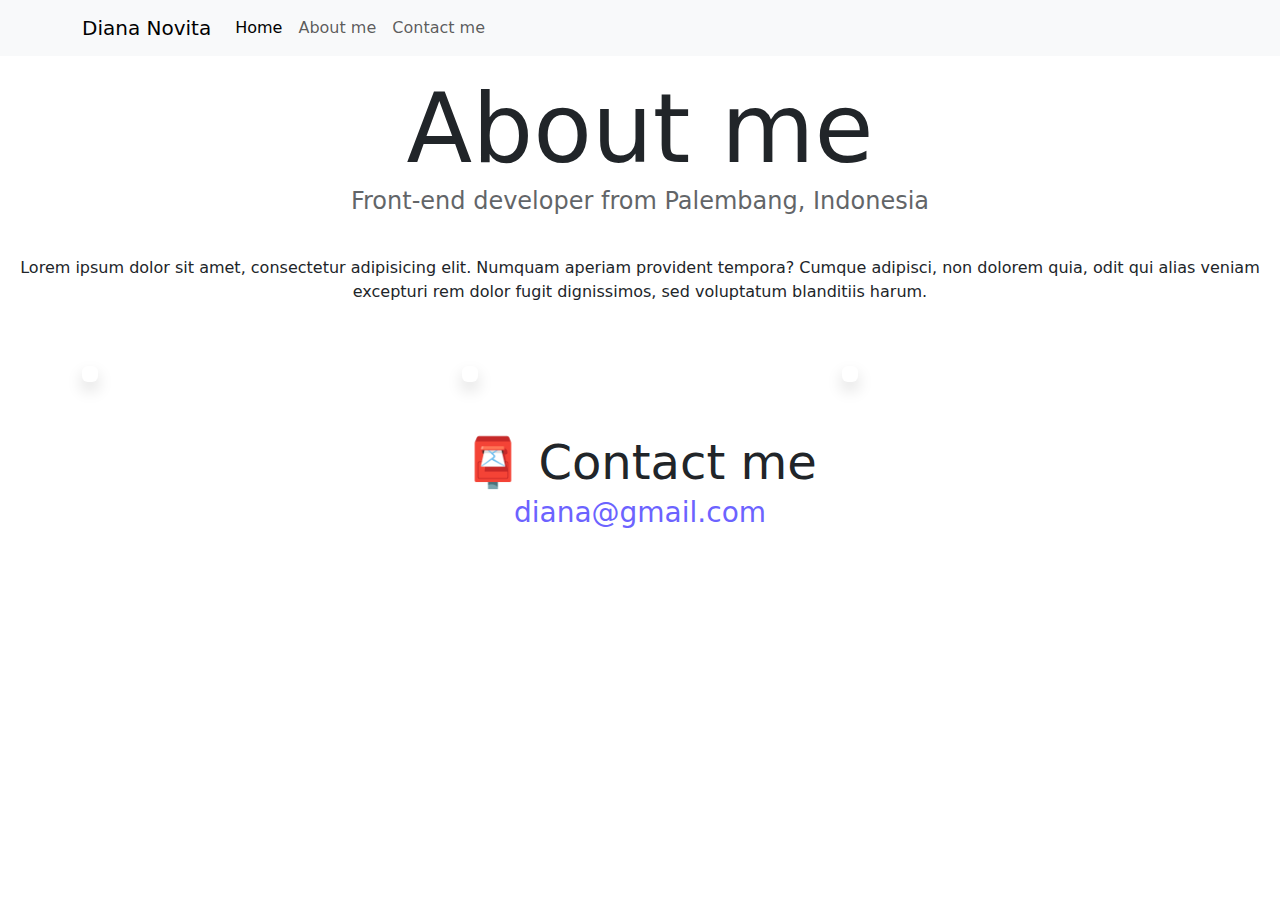
==== about.html @ 0711f1bb "add file" ====
<!DOCTYPE html>
<html lang="en">

<head>
  <meta charset="UTF-8" />
  <meta http-equiv="X-UA-Compatible" content="IE=edge" />
  <meta name="viewport" content="width=device-width, initial-scale=1.0" />
  <script src="https://cdn.jsdelivr.net/npm/bootstrap@5.3.3/dist/js/bootstrap.bundle.min.js"
    integrity="sha384-YvpcrYf0tY3lHB60NNkmXc5s9fDVZLESaAA55NDzOxhy9GkcIdslK1eN7N6jIeHz"
    crossorigin="anonymous"></script>
  <link href="https://cdn.jsdelivr.net/npm/bootstrap@5.3.3/dist/css/bootstrap.min.css" rel="stylesheet"
    integrity="sha384-QWTKZyjpPEjISv5WaRU9OFeRpok6YctnYmDr5pNlyT2bRjXh0JMhjY6hW+ALEwIH" crossorigin="anonymous">
  <title>About Diana Novita</title>
  <link rel="stylesheet" href="style.css" />
</head>

<body>
  <nav class="navbar navbar-expand-lg bg-body-tertiary fixed-top">
    <div class="container">
      <a class="navbar-brand" href="#">Diana Novita</a>
      <button class="navbar-toggler" type="button" data-bs-toggle="collapse" data-bs-target="#navbarNavAltMarkup"
        aria-controls="navbarNavAltMarkup" aria-expanded="false" aria-label="Toggle navigation">
        <span class="navbar-toggler-icon"></span>
      </button>
      <div class="collapse navbar-collapse" id="navbarNavAltMarkup">
        <div class="navbar-nav">
          <a class="nav-link active" aria-current="page" href="index.html">Home</a>
          <a class="nav-link" href="about.html">About me</a>
          <a class="nav-link" href="about.html#contact">Contact me</a>
        </div>
      </div>
    </div>
  </nav>
  <a href="index.html" class="homepage-link">Back to homepage</a>
  <h1 class="mt-5">About me</h1>
  <h3>Front-end developer from Palembang, Indonesia</h3>
  <div class="about-paragraphs">
    <p class="text-center">
      Lorem ipsum dolor sit amet, consectetur adipisicing elit. Numquam
      aperiam provident tempora? Cumque adipisci, non dolorem quia, odit qui
      alias veniam excepturi rem dolor fugit dignissimos, sed voluptatum
      blanditiis harum.
    </p>
  </div>
  <div class="container mt-5">
    <div class="row">
      <div class="col-sm-4">
        <img src="images/yoga.png" alt="" class="img-fluid rounded p-2 shadow">
      </div>
      <div class="col-sm-4">
        <img src="images/weather.png" alt="" class="img-fluid rounded p-2 shadow">
      </div>
      <div class="col-sm-4">
        <img src="images/yogurt.png" alt="" class="img-fluid rounded p-2 shadow">
      </div>
    </div>
    <div id="contact" class="mt-5">
      <h2>📮 Contact me</h2>
      <a href="mailto:diana@gmail.com" class="email-link">diana@gmail.com</a>
    </div>
</body>

</html>
---- style.css ----
:root {
  --primary-color: #6c63ff;
  --secondary-color: #f5f2fe;
  --box-shadow: 0 5px 10px rgba(0, 0, 0, 0.3);
}

body {
  margin: 0 auto;
}

h1,
h2,
h3 {
  text-align: center;
  margin: 0;
}

h1 {
  font-size: 96px;
}

h2 {
  font-size: 48px;
}

h3 {
  font-size: 24px;
  opacity: 0.7;
}

.navigation-links {
  display: flex;
  margin-top: 40px;
  justify-content: center;
}

.navigation-links a {
  margin: 20px;
  border-radius: 4px;
  padding: 20px 15px;
  text-decoration: none;
  text-transform: capitalize;
}

.contact-link {
  background: var(--primary-color);
  box-shadow: var(--box-shadow);
  color: white;
}

.about-link {
  color: var(--primary-color);
  border: 1px solid var(--primary-color);
}

.homepage-link {
  color: var(--primary-color);
  text-align: center;
  display: block;
}

.about-paragraphs {
  display: flex;
  margin: 30px 0;
}

.about-paragraphs p {
  margin: 10px;
}

.email-link {
  display: flex;
  justify-content: center;
  color: var(--primary-color);
  font-size: 28px;
  text-decoration: none;
}

.email-link:hover {
  text-decoration: underline;
}

.primary-link {
  border-radius: 4px;
  padding: 20px 15px;
  text-decoration: none;
  text-transform: capitalize;
  background: var(--primary-color);
  box-shadow: var(--box-shadow);
  color: white;
}

img {
  width: 800px;
}

a:hover {
  color: blue;
}
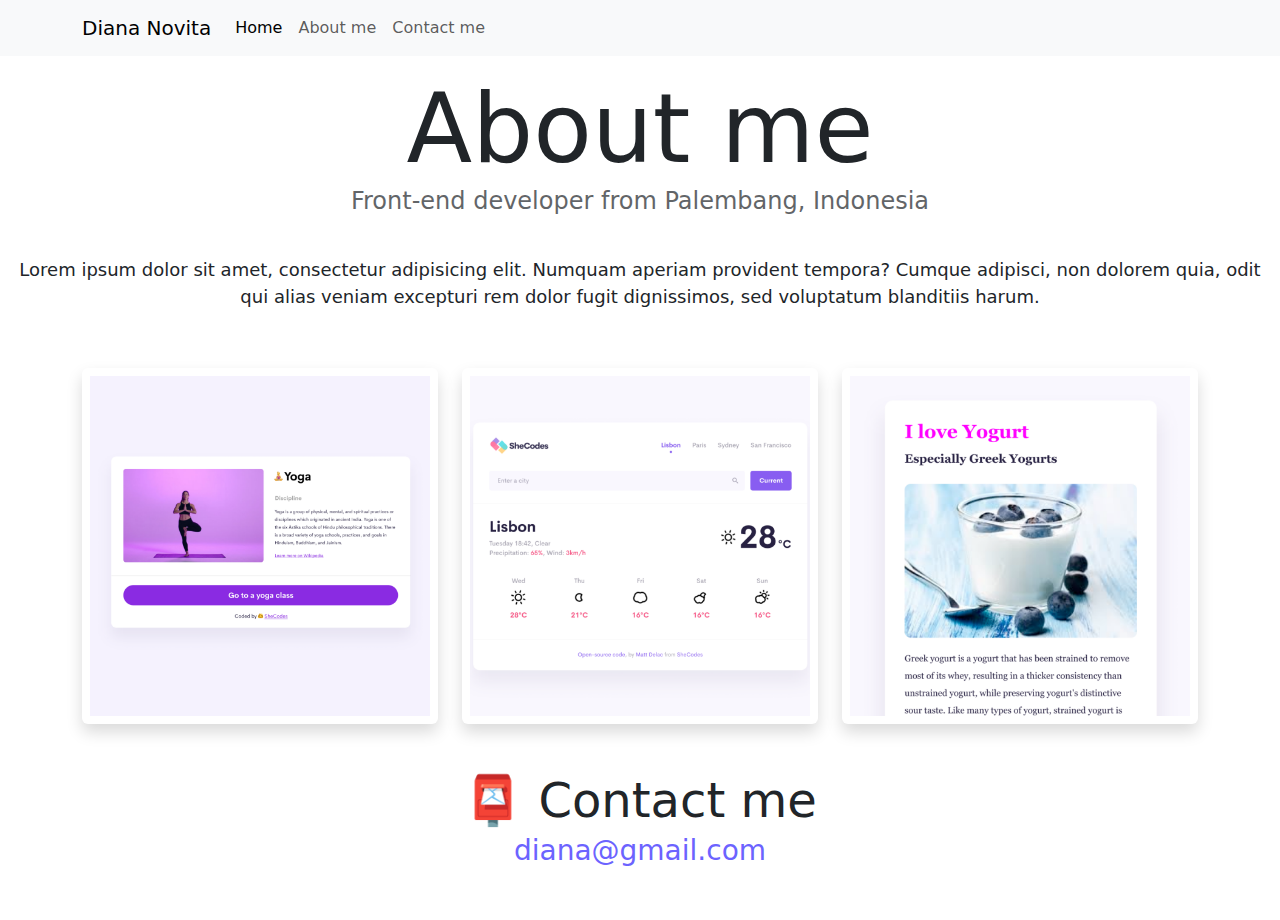
==== commit 8251d4d7: "add media responsive" ====
--- a/about.html
+++ b/about.html
@@ -54,7 +54,7 @@
         <img src="images/yogurt.png" alt="" class="img-fluid rounded p-2 shadow">
       </div>
     </div>
-    <div id="contact" class="mt-5">
+    <div id="contact" class="mt-5 mb-5">
       <h2>📮 Contact me</h2>
       <a href="mailto:diana@gmail.com" class="email-link">diana@gmail.com</a>
     </div>
--- a/style.css
+++ b/style.css
@@ -4,9 +4,9 @@
   --box-shadow: 0 5px 10px rgba(0, 0, 0, 0.3);
 }
 
-body {
+/* body {
   margin: 0 auto;
-}
+} */
 
 h1,
 h2,
@@ -17,6 +17,10 @@
 
 h1 {
   font-size: 96px;
+}
+
+p {
+  font-size: 18px;
 }
 
 h2 {
@@ -97,3 +101,29 @@
 a:hover {
   color: blue;
 }
+
+@media (max-width: 576px) {
+  h2.text-start {
+    text-align: center !important;
+    font-size: 32px;
+  }
+
+  h2.mt-5 {
+    padding-top: 30px;
+    font-size: 32px;
+  }
+
+  h1 {
+    font-size: 40px;
+  }
+
+  p.text-start {
+    text-align: center !important;
+  }
+
+  .primary-link {
+    display: block;
+    margin: 15px;
+    text-align: center;
+  }
+}
